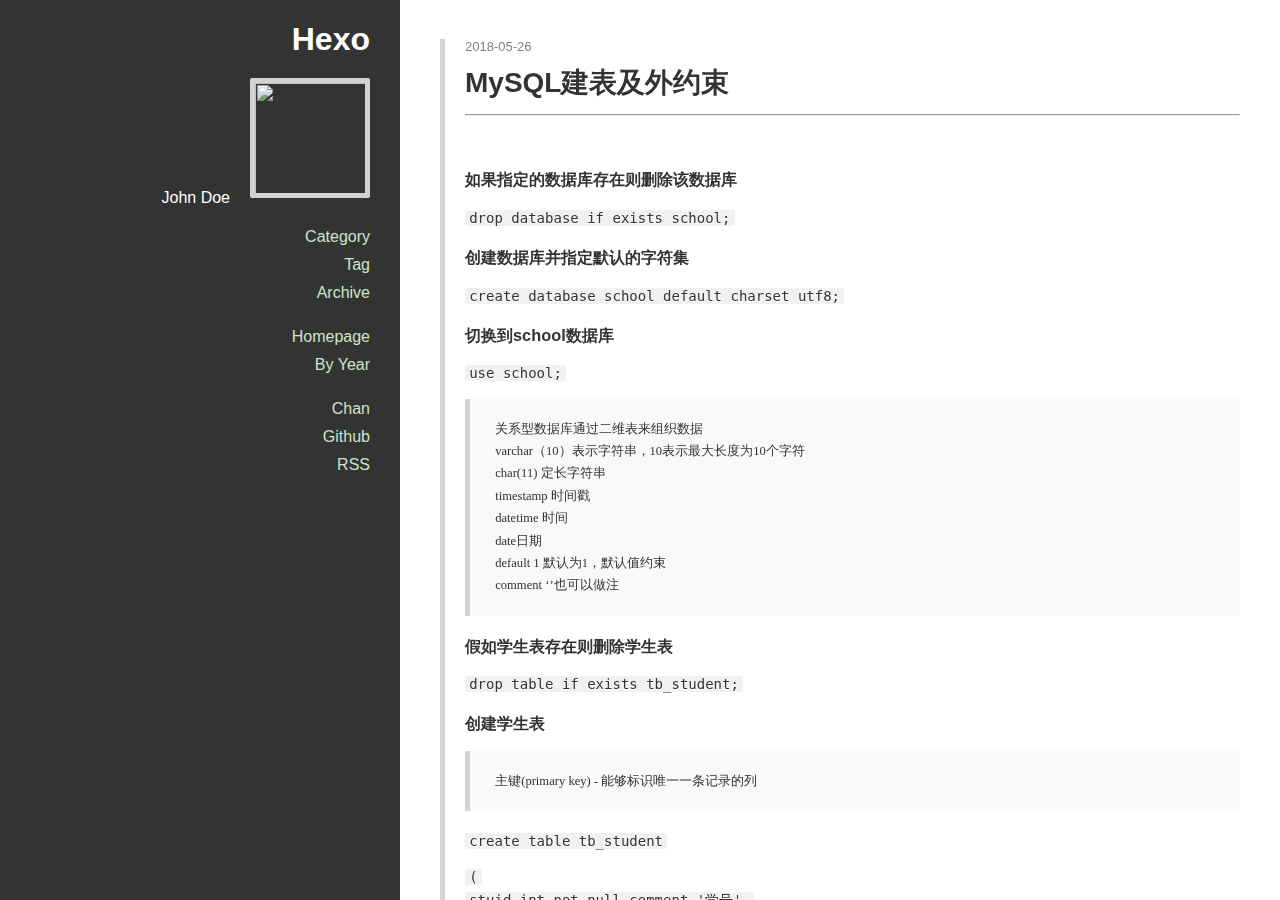
==== index.html @ e697c4fb "Site updated: 2018-05-26 14:20:52" ====
<!DOCTYPE html>
<html>
<head>
  <meta charset="utf-8">
<meta name="viewport" content="width=device-width, initial-scale=1, maximum-scale=1">



<title>
  
    Hexo
  
</title>

<meta property="og:type" content="website">
<meta property="og:title" content="Hexo">
<meta property="og:url" content="http://yoursite.com/index.html">
<meta property="og:site_name" content="Hexo">
<meta property="og:locale" content="zh-Hans">
<meta name="twitter:card" content="summary">
<meta name="twitter:title" content="Hexo">


  <link rel="alternative" href="/atom.xml" title="Hexo" type="application/atom+xml">



  <link rel="icon" href="/favicon.png">


<link rel="stylesheet" href="/perfect-scrollbar/css/perfect-scrollbar.min.css">
<link rel="stylesheet" href="/styles/main.css">






</head>
<body
  
    class="monochrome"
  
  >
  <div class="mobile-header">
  <button class="sidebar-toggle" type="button">
    <span class="icon-bar"></span>
    <span class="icon-bar"></span>
    <span class="icon-bar"></span>
  </button>
  <a class="title" href="/">Hexo</a>
</div>

  <div class="main-container">
    <div class="sidebar">
  <div class="header">
    <h1 class="title"><a href="/">Hexo</a></h1>
    
    <div class="info">
      <div class="content">
        
        
          <div class="author">John Doe</div>
        
      </div>
      
        <div class="avatar">
          
            <a href="/about"><img src="https://cn.gravatar.com/avatar/35fef74d731255cd569c2c2b0b9e87e4?s=200"></a>
          
        </div>
      
    </div>
  </div>
  <div class="body">
    
      
        <ul class="nav">
          
            
              <li class="category-list-container">
                <a href="javascript:;">Category</a>
                
              </li>
            
          
            
              <li class="tag-list-container">
                <a href="javascript:;">Tag</a>
                
              </li>
            
          
            
              <li class="archive-list-container">
                <a href="javascript:;">Archive</a>
                <ul class="archive-list"><li class="archive-list-item"><a class="archive-list-link" href="/archives/2018/">2018</a><span class="archive-list-count">2</span></li></ul>
              </li>
            
          
        </ul>
      
        <ul class="nav">
          
            
              <li>
                <a href="/" title="Homepage">Homepage</a>
              </li>
            
          
            
              <li>
                <a href="/archives" title="By Year">By Year</a>
              </li>
            
          
        </ul>
      
        <ul class="nav">
          
            
              <li>
                <a href="https://github.com/denjones/hexo-theme-chan" title="Chan" target="_blank" rel="noopener">Chan</a>
              </li>
            
          
            
              <li>
                <a href="https://github.com/denjones" title="Github" target="_blank" rel="noopener">Github</a>
              </li>
            
          
            
              <li>
                <a href="/atom.xml" title="RSS">RSS</a>
              </li>
            
          
        </ul>
      
    
  </div>
</div>

    <div class="main-content">
      
        <div style="max-width: 1000px">
      
          

  
  
    <div class="post-list">
  

    <div class="post-list-item article">
      <h3 class="article-header">
        <a href="/2018/05/26/first/" >
  
</a>

      </h3>
      

      <div class="article-info">
        <a href="/2018/05/26/first/"><span class="article-date">
  2018-05-26
</span>
</a>
        

        

      </div>
      <div class="article-entry">
        
          <h1 id="MySQL建表及外约束"><a href="#MySQL建表及外约束" class="headerlink" title="MySQL建表及外约束"></a>MySQL建表及外约束</h1><hr>
<p>​    </p>
<h3 id="如果指定的数据库存在则删除该数据库"><a href="#如果指定的数据库存在则删除该数据库" class="headerlink" title="如果指定的数据库存在则删除该数据库"></a>如果指定的数据库存在则删除该数据库</h3><p><code>drop database if exists school;</code></p>
<h3 id="创建数据库并指定默认的字符集"><a href="#创建数据库并指定默认的字符集" class="headerlink" title="创建数据库并指定默认的字符集"></a>创建数据库并指定默认的字符集</h3><p><code>create database school default charset utf8;</code></p>
<h3 id="切换到school数据库"><a href="#切换到school数据库" class="headerlink" title="切换到school数据库"></a>切换到school数据库</h3><p><code>use school;</code></p>
<blockquote>
<p>关系型数据库通过二维表来组织数据<br>varchar（10）表示字符串，10表示最大长度为10个字符<br>char(11) 定长字符串<br>timestamp 时间戳<br>datetime 时间<br>date日期<br>default 1  默认为1，默认值约束<br>comment ‘’也可以做注</p>
</blockquote>
<h3 id="假如学生表存在则删除学生表"><a href="#假如学生表存在则删除学生表" class="headerlink" title="假如学生表存在则删除学生表"></a>假如学生表存在则删除学生表</h3><p><code>drop table if exists tb_student;</code></p>
<h3 id="创建学生表"><a href="#创建学生表" class="headerlink" title="创建学生表"></a>创建学生表</h3><blockquote>
<p>主键(primary key) - 能够标识唯一一条记录的列</p>
</blockquote>
<p><code>create table tb_student</code></p>
<p><code>(</code><br><code>stuid int not null comment &#39;学号&#39;,</code><br><code>sname varchar(10) not null comment &#39;姓名&#39;,</code><br><code>ssex bit default 1 comment &#39;性别&#39;,</code><br><code>stel char(11) comment &#39;联系电话&#39;,</code><br><code>sbirth date comment &#39;出生日期&#39;,</code><br><code>primary key (stuid)</code><br><code>);</code></p>
<h3 id="修改学生表"><a href="#修改学生表" class="headerlink" title="修改学生表"></a>修改学生表</h3><p><code>alter table tb_student add column saddr varchar(100);</code><br><code>alter table tb_student drop column stel;</code></p>
<h3 id="插入学生记录"><a href="#插入学生记录" class="headerlink" title="插入学生记录"></a>插入学生记录</h3><p><code>insert into tb_student values (1001, &#39;王大锤&#39;, 1, &#39;1990-2-12&#39;, &#39;四川成都&#39;);</code><br><code>insert into tb_student (sname, stuid) values (&#39;骆昊&#39;, 1002);</code><br><code>insert into tb_student (stuid, sname, ssex) values (1003, &#39;李飘飘&#39;, 0);</code><br><code>insert into tb_student values</code><br><code>(1004, &#39;张三丰&#39;, 1, &#39;1940-12-3&#39;, &#39;湖北武汉&#39;),</code><br><code>(1005, &#39;黄蓉&#39;, 0, &#39;1975-3-25&#39;, &#39;山东东营&#39;),</code><br><code>(1006, &#39;杨过&#39;, 1, &#39;1987-1-19&#39;, &#39;湖南长沙&#39;);</code></p>
<h3 id="删除数据"><a href="#删除数据" class="headerlink" title="删除数据"></a>删除数据</h3><p><code>delete from tb_student where stuid=1003;</code></p>
<p>###更新数据</p>
<blockquote>
<p>通常情况下更新或删除单条数据都是以ID字段(主键)作为条件</p>
</blockquote>
<p><code>update tb_student set sbirth=&#39;1980-11-28&#39;, saddr=&#39;四川德阳&#39;</code><br><code>where sname=&#39;小明&#39;;</code><br>update tb_student set saddr=’四川绵阳’<br><code>where stuid=1004 or stuid=1005 or stuid=1006;</code><br>update tb_student set saddr=’四川绵阳’<br><code>where stuid in (1004, 1005, 1006);</code></p>
<h3 id="创建课程表-课程编号-课程名称-学分"><a href="#创建课程表-课程编号-课程名称-学分" class="headerlink" title="创建课程表(课程编号/课程名称/学分)"></a>创建课程表(课程编号/课程名称/学分)</h3><p><code>create table tb_course
(
courseid int not null,
cname varchar(20) not null,
ccredit int not null,
primary key (courseid)
);</code></p>
<h3 id="添加课程表数据"><a href="#添加课程表数据" class="headerlink" title="添加课程表数据"></a>添加课程表数据</h3><p><code>insert into tb_course (courseid, cname, ccredit) values` 
`(1111, &#39;Python程序设计&#39;, 4),`
`(2222, &#39;HTML程序设计&#39;, 2),`
`(3333, &#39;Linux操作系统&#39;, 1),`
`(4444, &#39;数据库基础&#39;, 1);</code></p>
<h3 id="创建人表格"><a href="#创建人表格" class="headerlink" title="创建人表格"></a>创建人表格</h3><p><code>create table tb_person
(
personid int not null auto_increment,
pname varchar(20) not null,
pbirth date,
primary key (personid)
);</code></p>
<h3 id="创建人的属性-id-表格"><a href="#创建人的属性-id-表格" class="headerlink" title="创建人的属性(id)表格"></a>创建人的属性(id)表格</h3><p><code>create table tb_idcard
(
cardid char(18) not null,
cpolice varchar(20) not null,
cexpire date not null,
pid int not null,
primary key (cardid)
);</code></p>
<p>###外键约束<br><code>alter table tb_idcard add constraint fk_idcard_pid
foreign key (pid) references tb_person (personid);</code></p>
<h3 id="唯一性约束"><a href="#唯一性约束" class="headerlink" title="唯一性约束"></a>唯一性约束</h3><p><code>alter table tb_idcard add constraint uk_idcard_pid 
unique (pid);</code></p>
<h3 id="插入人表格内容"><a href="#插入人表格内容" class="headerlink" title="插入人表格内容"></a>插入人表格内容</h3><p><code>insert into tb_person (pname, pbirth) values 
(&#39;小明&#39;, &#39;1980-11-28&#39;),
(&#39;王大锤&#39;, &#39;1990-01-01&#39;);</code></p>
<h3 id="插入人的属性表格内容"><a href="#插入人的属性表格内容" class="headerlink" title="插入人的属性表格内容"></a>插入人的属性表格内容</h3><p><code>insert into tb_idcard values 
(&#39;510622198011288899&#39;, &#39;成都金牛区公安局&#39;, &#39;2030-01-10&#39;, 1),
(&#39;110220199001019876&#39;, &#39;北京朝阳区公安局&#39;, &#39;2022-05-12&#39;, 2);</code></p>
<h3 id="创建人和人属性表格的关联性表格"><a href="#创建人和人属性表格的关联性表格" class="headerlink" title="创建人和人属性表格的关联性表格"></a>创建人和人属性表格的关联性表格</h3><p><code>create table tb_account
(
accid char(16) not null,
balance decimal(16,2) default 0.0,
pid int not null,
primary key (accid)
);</code></p>
<h3 id="添加外键约束"><a href="#添加外键约束" class="headerlink" title="添加外键约束"></a>添加外键约束</h3><p><code>alter table tb_account add constraint fk_account_pid 
foreign key (pid) references tb_person (personid);</code></p>
<h3 id="在第三方表格插入内容"><a href="#在第三方表格插入内容" class="headerlink" title="在第三方表格插入内容"></a>在第三方表格插入内容</h3><p><code>insert into tb_account values 
(&#39;1111222233334444&#39;, 99999.99, 1),
(&#39;4444333322221111&#39;, 100.0, 1);</code></p>
<p><code>insert into tb_account values 
(&#39;1111222233335555&#39;, 99.99, 2),
(&#39;4444333322221234&#39;, -100.0, 2),
(&#39;4444333322224321&#39;, -200.0, 2);</code></p>
<blockquote>
<p>复合主键(多个列合在一起作为主键)<br> 实际开发中一般都不用复合主键因为可能导致各种麻烦</p>
</blockquote>
<p><code>create table tb_sc
(
scid int not null auto_increment,
sid int not null,
cid int not null,
score float,
primary key (scid)
);</code></p>
<p><code>alter table tb_sc add constraint fk_sc_sid 
foreign key (sid) references tb_student (stuid);</code></p>
<p><code>alter table tb_sc add constraint fk_sc_cid 
foreign key (cid) references tb_course (courseid);</code></p>
<p><code>insert into tb_sc (sid, cid, score) values 
(1001, 1111, 90),
(1001, 2222, 80),
(1002, 1111, 60),
(1002, 3333, 95),
(1002, 4444, 78),
(1005, 3333, 63);</code></p>
<h2 id="例子1-丈夫和妻子-一对一"><a href="#例子1-丈夫和妻子-一对一" class="headerlink" title="例子1: 丈夫和妻子 一对一"></a>例子1: 丈夫和妻子 一对一</h2><h3 id="创建丈夫表格"><a href="#创建丈夫表格" class="headerlink" title="创建丈夫表格"></a>创建丈夫表格</h3><p><code>create table tb_husband
(
husid int not null auto_increment,
hname varchar(20) not null,
wifeid int,
primary key (husid)
);</code></p>
<h3 id="创建妻子表格"><a href="#创建妻子表格" class="headerlink" title="创建妻子表格"></a>创建妻子表格</h3><p><code>create table tb_wife
(
wifeid int not null auto_increment,
wname varchar(20) not null,
primary key (wifeid)
);</code></p>
<h3 id="添加丈夫与妻子的外键约束"><a href="#添加丈夫与妻子的外键约束" class="headerlink" title="添加丈夫与妻子的外键约束"></a>添加丈夫与妻子的外键约束</h3><p><code>alter table tb_husband add constraint fk_husband_wifeid 
foreign key (wifeid) references tb_wife (wifeid);</code></p>
<h3 id="添加丈夫与妻子的唯一约束"><a href="#添加丈夫与妻子的唯一约束" class="headerlink" title="添加丈夫与妻子的唯一约束"></a>添加丈夫与妻子的唯一约束</h3><p><code>alter table tb_husband add constraint uk_husband_wifeid 
unique (wifeid);</code></p>
<h3 id="参照完整性"><a href="#参照完整性" class="headerlink" title="参照完整性"></a>参照完整性</h3><p><code>insert into tb_husband (hname) values (&#39;王大锤&#39;);
insert into tb_husband (hname) values (&#39;郭靖&#39;);
insert into tb_wife (wname) values (&#39;柳岩&#39;);
update tb_husband set wifeid=1 where husid=1;</code></p>
<h2 id="例子2-用户和订单-一对多"><a href="#例子2-用户和订单-一对多" class="headerlink" title="例子2: 用户和订单 一对多"></a>例子2: 用户和订单 一对多</h2><h3 id="创建用户表格"><a href="#创建用户表格" class="headerlink" title="创建用户表格"></a>创建用户表格</h3><p><code>create table tb_user
(
username varchar(20) not null,
userpass varchar(20) not null,
nickname varchar(50) not null,
email varchar(255),
primary key (username)
);</code></p>
<h3 id="创建订单表格"><a href="#创建订单表格" class="headerlink" title="创建订单表格"></a>创建订单表格</h3><p><code>create table tb_order
(
orderid char(12) not null,
makedate datetime not null,
userid varchar(20) not null,
primary key (orderid)
);</code></p>
<h3 id="添加用户和订单的外键约束"><a href="#添加用户和订单的外键约束" class="headerlink" title="添加用户和订单的外键约束"></a>添加用户和订单的外键约束</h3><p><code>alter table tb_order add constraint fk_order_userid 
foreign key (userid) references tb_user (username) on delete restrict;</code></p>
<blockquote>
<p>on delete set null<br> on update cascade</p>
</blockquote>
<h3 id="添加用户表格内容"><a href="#添加用户表格内容" class="headerlink" title="添加用户表格内容"></a>添加用户表格内容</h3><p><code>insert into tb_user (username, userpass, nickname) values 
(&#39;jackfrued&#39;, &#39;123123&#39;, &#39;骆昊&#39;),
(&#39;hellokitty&#39;, &#39;123456&#39;, &#39;王大锤&#39;);
insert into tb_order values 
(&#39;112233445566&#39;, now(), &#39;jackfrued&#39;),
(&#39;112233445567&#39;, now(), &#39;jackfrued&#39;),
(&#39;223344556677&#39;, now(), &#39;hellokitty&#39;);</code></p>
<h2 id="例子3-读者和图书-多对多"><a href="#例子3-读者和图书-多对多" class="headerlink" title="例子3: 读者和图书 多对多"></a>例子3: 读者和图书 多对多</h2><h3 id="创建读者表格"><a href="#创建读者表格" class="headerlink" title="创建读者表格"></a>创建读者表格</h3><p><code>create table tb_reader
(
readerid int not null,
rname varchar(20) not null,
rtel char(11) not null,
remail varchar(255)
);</code></p>
<h3 id="添加读者的主键"><a href="#添加读者的主键" class="headerlink" title="添加读者的主键"></a>添加读者的主键</h3><p><code>alter table tb_reader add constraint pk_reader_readerid 
primary key (readerid);</code></p>
<h3 id="创建查询图书的表格"><a href="#创建查询图书的表格" class="headerlink" title="创建查询图书的表格"></a>创建查询图书的表格</h3><p><code>create table tb_record
(
recid int not null auto_increment,
rid int not null,
bid int not null,
borrowdate datetime not null,
returndate datetime,
primary key (recid)
);</code></p>
<h3 id="将两个表格作外键约束"><a href="#将两个表格作外键约束" class="headerlink" title="将两个表格作外键约束"></a>将两个表格作外键约束</h3><p><code>alter table tb_record add constraint fk_record_rid 
foreign key (rid) references tb_reader (readerid);</code></p>
<h3 id="外键约束-保证参照完整性"><a href="#外键约束-保证参照完整性" class="headerlink" title="外键约束:  保证参照完整性"></a>外键约束:  保证参照完整性</h3><p><code>alter table tb_record add constraint fk_record_bid 
foreign key (bid) references tb_book (bookid);</code></p>
<h3 id="检查约束-保证数据的有效性-域完整性"><a href="#检查约束-保证数据的有效性-域完整性" class="headerlink" title="检查约束: 保证数据的有效性(域完整性)"></a>检查约束: 保证数据的有效性(域完整性)</h3><p><code>alter table tb_record add constraint ck_record_returndate 
check (returndate &gt; borrowdate);</code></p>

        
      </div>
    </div>

  
    </div>
  

  
  
    <div class="post-list">
  

    <div class="post-list-item article">
      <h3 class="article-header">
        <a href="/2018/05/25/hello-world/" >
  Hello World
</a>

      </h3>
      

      <div class="article-info">
        <a href="/2018/05/25/hello-world/"><span class="article-date">
  2018-05-25
</span>
</a>
        

        

      </div>
      <div class="article-entry">
        
          <p>Welcome to <a href="https://hexo.io/" target="_blank" rel="noopener">Hexo</a>! This is your very first post. Check <a href="https://hexo.io/docs/" target="_blank" rel="noopener">documentation</a> for more info. If you get any problems when using Hexo, you can find the answer in <a href="https://hexo.io/docs/troubleshooting.html" target="_blank" rel="noopener">troubleshooting</a> or you can ask me on <a href="https://github.com/hexojs/hexo/issues" target="_blank" rel="noopener">GitHub</a>.</p>
<h2 id="Quick-Sta"><a href="#Quick-Sta" class="headerlink" title="Quick Sta"></a>Quick Sta</h2><h3 id="Create-a-new"><a href="#Create-a-new" class="headerlink" title="Create a new"></a>Create a new</h3><figure class="highlight bash"><table><tr><td class="gutter"><pre><span class="line">1</span><br></pre></td><td class="code"><pre><span class="line">$ hexo new <span class="string">"My New Post"</span></span><br></pre></td></tr></table></figure>
<p>More info: <a href="https://hexo.io/docs/writing.html" target="_blank" rel="noopener">Writing</a></p>
<h3 id="Run-server"><a href="#Run-server" class="headerlink" title="Run server"></a>Run server</h3><figure class="highlight bash"><table><tr><td class="gutter"><pre><span class="line">1</span><br></pre></td><td class="code"><pre><span class="line">$ hexo server</span><br></pre></td></tr></table></figure>
<p>More info: <a href="https://hexo.io/docs/server.html" target="_blank" rel="noopener">Server</a></p>
<h3 id="Generate-static-files"><a href="#Generate-static-files" class="headerlink" title="Generate static files"></a>Generate static files</h3><figure class="highlight bash"><table><tr><td class="gutter"><pre><span class="line">1</span><br></pre></td><td class="code"><pre><span class="line">$ hexo generate</span><br></pre></td></tr></table></figure>
<p>More info: <a href="https://hexo.io/docs/generating.html" target="_blank" rel="noopener">Generating</a></p>
<h3 id="Deploy-to-remote-sites"><a href="#Deploy-to-remote-sites" class="headerlink" title="Deploy to remote sites"></a>Deploy to remote sites</h3><figure class="highlight bash"><table><tr><td class="gutter"><pre><span class="line">1</span><br></pre></td><td class="code"><pre><span class="line">$ hexo deploy</span><br></pre></td></tr></table></figure>
<p>More info: <a href="https://hexo.io/docs/deployment.html" target="_blank" rel="noopener">Deployment</a></p>

        
      </div>
    </div>

  
    </div>
  






          <div class="main-footer">
  
    © 2018 Hexo - Powered by <a href="http://hexo.io" target="_blank">Hexo</a> - Theme <a href="https://github.com/denjones/hexo-theme-chan" target="_blank">Chan</a>
  
</div>

      
        </div>
      
    </div>
  </div>
  <script src="//apps.bdimg.com/libs/jquery/2.1.4/jquery.min.js"></script>

  <link rel="stylesheet" href="/PhotoSwipe/photoswipe.css">
  <link rel="stylesheet" href="/PhotoSwipe/default-skin/default-skin.css">

  <!-- Root element of PhotoSwipe. Must have class pswp. -->
  <div class="pswp" tabindex="-1" role="dialog" aria-hidden="true">

    <!-- Background of PhotoSwipe.
             It's a separate element as animating opacity is faster than rgba(). -->
    <div class="pswp__bg"></div>

    <!-- Slides wrapper with overflow:hidden. -->
    <div class="pswp__scroll-wrap">

      <!-- Container that holds slides.
                PhotoSwipe keeps only 3 of them in the DOM to save memory.
                Don't modify these 3 pswp__item elements, data is added later on. -->
      <div class="pswp__container">
        <div class="pswp__item"></div>
        <div class="pswp__item"></div>
        <div class="pswp__item"></div>
      </div>

      <!-- Default (PhotoSwipeUI_Default) interface on top of sliding area. Can be changed. -->
      <div class="pswp__ui pswp__ui--hidden">

        <div class="pswp__top-bar">

          <!--  Controls are self-explanatory. Order can be changed. -->

          <div class="pswp__counter"></div>

          <button class="pswp__button pswp__button--close" title="Close (Esc)"></button>

          <button class="pswp__button pswp__button--share" title="Share"></button>

          <button class="pswp__button pswp__button--fs" title="Toggle fullscreen"></button>

          <button class="pswp__button pswp__button--zoom" title="Zoom in/out"></button>

          <!-- Preloader demo http://codepen.io/dimsemenov/pen/yyBWoR -->
          <!-- element will get class pswp__preloader--active when preloader is running -->
          <div class="pswp__preloader">
            <div class="pswp__preloader__icn">
              <div class="pswp__preloader__cut">
                <div class="pswp__preloader__donut"></div>
              </div>
            </div>
          </div>
        </div>

        <div class="pswp__share-modal pswp__share-modal--hidden pswp__single-tap">
          <div class="pswp__share-tooltip"></div>
        </div>

        <button class="pswp__button pswp__button--arrow--left" title="Previous (arrow left)"></button>

        <button class="pswp__button pswp__button--arrow--right" title="Next (arrow right)"></button>

        <div class="pswp__caption">
          <div class="pswp__caption__center"></div>
        </div>
      </div>
    </div>
  </div>

  <script src="/PhotoSwipe/photoswipe.js"></script>
  <script src="/PhotoSwipe/photoswipe-ui-default.js"></script>


<script src="/perfect-scrollbar/js/min/perfect-scrollbar.min.js"></script>
<script src="/scripts/main.js"></script>

</body>
</html>
---- styles/main.css ----
/* normalize.css v3.0.3 | MIT License | github.com/necolas/normalize.css */
html {
  font-family: sans-serif; /* 1 */
  -ms-text-size-adjust: 100%; /* 2 */
  -webkit-text-size-adjust: 100%; /* 2 */
}
body {
  margin: 0;
}
article,
aside,
details,
figcaption,
figure,
footer,
header,
hgroup,
main,
menu,
nav,
section,
summary {
  display: block;
}
audio,
canvas,
progress,
video {
  display: inline-block; /* 1 */
  vertical-align: baseline; /* 2 */
}
audio:not([controls]) {
  display: none;
  height: 0;
}
[hidden],
template {
  display: none;
}
a {
  background-color: transparent;
}
a:active,
a:hover {
  outline: 0;
}
abbr[title] {
  border-bottom: 1px dotted;
}
b,
strong {
  font-weight: bold;
}
dfn {
  font-style: italic;
}
h1 {
  font-size: 2em;
  margin: 0.67em 0;
}
mark {
  background: #ff0;
  color: #000;
}
small {
  font-size: 80%;
}
sub,
sup {
  font-size: 75%;
  line-height: 0;
  position: relative;
  vertical-align: baseline;
}
sup {
  top: -0.5em;
}
sub {
  bottom: -0.25em;
}
img {
  border: 0;
}
svg:not(:root) {
  overflow: hidden;
}
figure {
  margin: 1em 40px;
}
hr {
  box-sizing: content-box;
  height: 0;
}
pre {
  overflow: auto;
}
code,
kbd,
pre,
samp {
  font-family: monospace, monospace;
  font-size: 1em;
}
button,
input,
optgroup,
select,
textarea {
  color: inherit; /* 1 */
  font: inherit; /* 2 */
  margin: 0; /* 3 */
}
button {
  overflow: visible;
}
button,
select {
  text-transform: none;
}
button,
html input[type="button"],
input[type="reset"],
input[type="submit"] {
  -webkit-appearance: button; /* 2 */
  cursor: pointer; /* 3 */
}
button[disabled],
html input[disabled] {
  cursor: default;
}
button::-moz-focus-inner,
input::-moz-focus-inner {
  border: 0;
  padding: 0;
}
input {
  line-height: normal;
}
input[type="checkbox"],
input[type="radio"] {
  box-sizing: border-box; /* 1 */
  padding: 0; /* 2 */
}
input[type="number"]::-webkit-inner-spin-button,
input[type="number"]::-webkit-outer-spin-button {
  height: auto;
}
input[type="search"] {
  -webkit-appearance: textfield; /* 1 */
  box-sizing: content-box; /* 2 */
}
input[type="search"]::-webkit-search-cancel-button,
input[type="search"]::-webkit-search-decoration {
  -webkit-appearance: none;
}
fieldset {
  border: 1px solid #c0c0c0;
  margin: 0 2px;
  padding: 0.35em 0.625em 0.75em;
}
legend {
  border: 0; /* 1 */
  padding: 0; /* 2 */
}
textarea {
  overflow: auto;
}
optgroup {
  font-weight: bold;
}
table {
  border-collapse: collapse;
  border-spacing: 0;
}
td,
th {
  padding: 0;
}
* {
  box-sizing: border-box;
}
a {
  color: #19734b;
  text-decoration: none;
  transition-duration: 0.2s;
  transition-timing-function: ease-in-out;
}
a:hover {
  color: #2ca831;
}
html,
body {
  position: absolute;
  width: 100%;
  height: 100%;
  font-family: "微软雅黑", "黑体", "Helvetica Neue", Helvetica, Arial, sans-serif;
  color: #333;
}
.main-container {
  position: absolute;
  top: 0;
  bottom: 0;
  left: 0;
  right: 0;
  width: 100%;
  height: 100%;
}
.main-content {
  position: absolute;
  top: 0;
  right: 0;
  left: 400px;
  bottom: 0;
  height: 100%;
  padding: 20px 40px 0;
  overflow: auto;
  word-wrap: break-word;
}
.main-footer {
  padding: 20px 0;
}
@media screen and (max-width: 768px) {
  .main-container {
    top: 45px;
    left: 0px;
    bottom: 0;
    height: auto;
  }
  .main-content {
    left: 0;
    bottom: 0;
    height: auto;
    padding: 10px 10px;
  }
}
.main-footer {
  font-size: 13px;
  color: #808080;
}
.sidebar {
  position: absolute;
  top: 0;
  left: 0;
  bottom: 0;
  width: 400px;
  height: 100%;
  overflow: hidden;
  background-color: #333;
  color: #fff;
  text-align: right;
}
.sidebar .header {
  padding-right: 30px;
}
.sidebar .title {
  margin-bottom: 0px;
}
.sidebar .title a {
  color: #fff;
}
.sidebar .title a:hover {
  color: #cfe3cb;
}
.sidebar .subtitle {
  font-size: 14px;
  margin-top: 5px;
  margin-bottom: 10px;
}
.sidebar .info {
  display: table;
  width: 100%;
  margin-top: 20px;
}
.sidebar .info > * {
  display: table-cell;
  vertical-align: bottom;
}
.sidebar .info .content {
  padding-left: 10px;
}
.sidebar .author {
  margin-top: 0.5em;
}
.sidebar .description {
  font-size: 14px;
}
.sidebar .avatar {
  width: 140px;
}
.sidebar .avatar img {
  width: 120px;
  height: 120px;
  border: 5px solid #d3d3d3;
  border-radius: 2px;
}
.sidebar .nav {
  padding-left: 0;
}
.sidebar .nav > li {
  list-style: square;
  margin-left: 0;
}
.sidebar .nav > li > a {
  display: block;
  padding: 5px 25px;
  color: #cfe3cb;
  border-right: 5px solid transparent;
}
.sidebar .nav > li > a:hover {
  background-color: #808080;
  color: #fff;
  border-right: 5px solid #d3d3d3;
}
.sidebar .category-list,
.sidebar .tag-list,
.sidebar .archive-list {
  padding-right: 30px;
  padding-left: 0;
  display: none;
}
.sidebar .category-list.collapsed,
.sidebar .tag-list.collapsed,
.sidebar .archive-list.collapsed {
  height: 0;
  overflow: hidden;
}
.sidebar .category-list .category-list-item,
.sidebar .tag-list .category-list-item,
.sidebar .archive-list .category-list-item,
.sidebar .category-list .tag-list-item,
.sidebar .tag-list .tag-list-item,
.sidebar .archive-list .tag-list-item,
.sidebar .category-list .archive-list-item,
.sidebar .tag-list .archive-list-item,
.sidebar .archive-list .archive-list-item {
  vertical-align: top;
  display: inline-block;
  width: 45%;
  font-size: 13px;
}
.sidebar .category-list .category-list-item a,
.sidebar .tag-list .category-list-item a,
.sidebar .archive-list .category-list-item a,
.sidebar .category-list .tag-list-item a,
.sidebar .tag-list .tag-list-item a,
.sidebar .archive-list .tag-list-item a,
.sidebar .category-list .archive-list-item a,
.sidebar .tag-list .archive-list-item a,
.sidebar .archive-list .archive-list-item a {
  width: 80%;
  display: inline-block;
  color: #86a87f;
}
.sidebar .category-list .category-list-item a:hover,
.sidebar .tag-list .category-list-item a:hover,
.sidebar .archive-list .category-list-item a:hover,
.sidebar .category-list .tag-list-item a:hover,
.sidebar .tag-list .tag-list-item a:hover,
.sidebar .archive-list .tag-list-item a:hover,
.sidebar .category-list .archive-list-item a:hover,
.sidebar .tag-list .archive-list-item a:hover,
.sidebar .archive-list .archive-list-item a:hover {
  color: #fff;
}
.sidebar .category-list .category-list-item .tag-list-count,
.sidebar .tag-list .category-list-item .tag-list-count,
.sidebar .archive-list .category-list-item .tag-list-count,
.sidebar .category-list .tag-list-item .tag-list-count,
.sidebar .tag-list .tag-list-item .tag-list-count,
.sidebar .archive-list .tag-list-item .tag-list-count,
.sidebar .category-list .archive-list-item .tag-list-count,
.sidebar .tag-list .archive-list-item .tag-list-count,
.sidebar .archive-list .archive-list-item .tag-list-count,
.sidebar .category-list .category-list-item .category-list-count,
.sidebar .tag-list .category-list-item .category-list-count,
.sidebar .archive-list .category-list-item .category-list-count,
.sidebar .category-list .tag-list-item .category-list-count,
.sidebar .tag-list .tag-list-item .category-list-count,
.sidebar .archive-list .tag-list-item .category-list-count,
.sidebar .category-list .archive-list-item .category-list-count,
.sidebar .tag-list .archive-list-item .category-list-count,
.sidebar .archive-list .archive-list-item .category-list-count,
.sidebar .category-list .category-list-item .archive-list-count,
.sidebar .tag-list .category-list-item .archive-list-count,
.sidebar .archive-list .category-list-item .archive-list-count,
.sidebar .category-list .tag-list-item .archive-list-count,
.sidebar .tag-list .tag-list-item .archive-list-count,
.sidebar .archive-list .tag-list-item .archive-list-count,
.sidebar .category-list .archive-list-item .archive-list-count,
.sidebar .tag-list .archive-list-item .archive-list-count,
.sidebar .archive-list .archive-list-item .archive-list-count {
  display: inline-block;
  width: 20%;
  font-size: 12px;
  color: #838383;
  vertical-align: top;
}
@media screen and (max-width: 768px) {
  .sidebar {
    left: -400px;
    width: 300px;
    max-width: 100%;
    z-index: 9999999;
    transition-duration: 0.3s;
  }
  .sidebar.in {
    left: 0;
  }
  .sidebar .header {
    padding-right: 15px;
  }
  .sidebar .title {
    display: none;
  }
  .sidebar .nav > li > a {
    padding: 5px 10px;
  }
}
.article .article-header {
  margin-bottom: 10px;
}
.article .article-header a {
  color: #30634c;
}
.article .article-header a:hover {
  color: #388151;
}
.article .article-info {
  font-size: 14px;
  color: #808080;
  margin-bottom: 1em;
}
.article .article-info .article-date {
  margin-right: 0.5em;
  color: #808080;
}
.article .article-info .article-tag ul,
.article .article-info .article-category ul {
  display: inline;
  padding: 0;
  margin: 0 -1px;
}
.article .article-info .article-tag li,
.article .article-info .article-category li {
  display: inline;
  padding: 0;
}
.article .article-info .article-tag a,
.article .article-info .article-category a {
  margin: 0 3px;
}
.article .article-info .article-tag .article-tag-list-item a,
.article .article-info .article-category .article-tag-list-item a {
  color: #808080;
}
.article .article-info .article-tag .article-tag-list-item a:hover,
.article .article-info .article-category .article-tag-list-item a:hover {
  color: #2ca831;
}
.article .article-entry {
  font-size: 16px;
  line-height: 1.6em;
  text-align: justify;
}
.article .article-entry code {
  background-color: #f1f1f1;
  border-radius: 2px;
}
.article .article-entry blockquote {
  background: #f9f9f9;
  border-left: 5px solid #d3d3d3;
  margin: 0 0 1.5em 0px;
  padding: 0.5em 2em;
  font-family: "宋体", Georgia, "Times New Roman", serif;
  font-size: 0.9em;
}
.article .article-entry blockquote.left {
  float: left;
  margin-right: 1.5em;
}
.article .article-entry blockquote.right {
  float: right;
  margin-left: 1.5em;
}
.article .article-entry blockquote cite {
  margin-left: 0.5em;
}
.article .article-entry > table {
  display: block;
  max-width: 100%;
  overflow-x: auto;
}
.article .article-entry > table thead > tr > th,
.article .article-entry > table tbody > tr > th,
.article .article-entry > table tfoot > tr > th,
.article .article-entry > table thead > tr > td,
.article .article-entry > table tbody > tr > td,
.article .article-entry > table tfoot > tr > td {
  white-space: nowrap;
  padding: 0.4em 0.8em;
  border-bottom: #d3d3d3 solid 1px;
}
.article .article-entry figure.article-gallery-img {
  margin-left: 0;
  margin-right: 0;
}
.article .article-entry figure.article-gallery-img a {
  display: inline-block;
}
.article .article-entry figure.article-gallery-img figcaption {
  display: none;
}
.article img {
  max-width: 100%;
}
.article .article-gallery figure.article-gallery-img {
  margin-left: 0;
  margin-right: 0;
  display: inline-block;
  vertical-align: top;
  overflow: hidden;
  width: 160px;
}
.article .article-gallery figure.article-gallery-img a {
  text-align: center;
  display: block;
  width: 160px;
  height: 160px;
  overflow: hidden;
  background-size: cover;
  background-position: center;
}
.article .article-gallery figure.article-gallery-img a img {
  visibility: hidden;
  max-width: 160px;
  max-height: 160px;
}
.article .article-gallery figure.article-gallery-img figcaption {
  word-wrap: normal;
  word-break: keep-all;
  white-space: nowrap;
  text-overflow: ellipsis;
  overflow: hidden;
}
.article .article-footer {
  margin-top: 30px;
}
.article .article-footer .cc {
  margin-bottom: 20px;
}
.article .article-footer .cc img {
  display: inline-block;
  height: 1em;
  vertical-align: bottom;
}
.article .article-footer .cc span {
  color: #808080;
  font-size: 0.8em;
  margin-left: 0.5em;
  vertical-align: bottom;
}
@media screen and (max-width: 768px) {
  .article .article-entry .highlight,
  .article .article-entry .gist {
    max-width: 100%;
    margin: 0 !important;
  }
  .article .article-gallery {
    margin-bottom: 10px;
  }
  .article .article-gallery figure.article-gallery-img {
    margin-bottom: 0.2em;
    margin-top: 0.2em;
    width: 120px;
  }
  .article .article-gallery figure.article-gallery-img a {
    width: 120px;
    height: 120px;
  }
  .article .article-gallery figure.article-gallery-img a img {
    max-width: 120px;
    max-height: 120px;
  }
  .article .article-gallery figure.article-gallery-img figcaption {
    display: none;
  }
}
.post-list {
  position: relative;
  padding-left: 0;
}
.post-list .post-list-item {
  padding-left: 20px;
  margin-bottom: 40px;
  list-style: none;
  border-left: 5px solid #d3d3d3;
}
.post-list .article-info {
  font-size: 13px;
}
.post-list .article-entry {
  font-size: 14px;
}
@media screen and (max-width: 768px) {
  .post-list .post-list-item {
    padding-left: 8px;
  }
}
@media screen and (min-width: 769px) {
  body.monochrome .main-container .article,
  body.monochrome .main-container .sidebar img {
    -webkit-filter: grayscale(60%);
    -moz-filter: grayscale(60%);
    -ms-filter: grayscale(60%);
    -o-filter: grayscale(60%);
    filter: grayscale(60%);
    transition-duration: 0.4s;
    transition-property: filter, -webkit-filter, -moz-filter, -ms-filter, -o-filter;
  }
  body.monochrome .main-container .article:hover,
  body.monochrome .main-container .sidebar img:hover {
    -webkit-filter: grayscale(0%);
    -moz-filter: grayscale(0%);
    -ms-filter: grayscale(0%);
    -o-filter: grayscale(0%);
    filter: grayscale(0%);
  }
}
.article-entry pre,
.article-entry .highlight {
  background: #fff;
  margin: 0 -20px;
  padding: 15px 20px;
  border-style: solid;
  border-color: #ddd;
  border-width: 1px 0;
  overflow: auto;
  color: #4d4d4c;
  line-height: 22.400000000000002px;
}
.article-entry .highlight .gutter pre,
.article-entry .gist .gist-file .gist-data .line-numbers {
  color: #666;
  font-size: 0.85em;
}
.article-entry pre,
.article-entry code {
  font-family: "新宋", "Source Code Pro", Consolas, Monaco, Menlo, Consolas, monospace;
}
.article-entry code {
  background: color-background;
  text-shadow: 0 1px #fff;
  padding: 0 0.3em;
}
.article-entry pre code {
  background: none;
  text-shadow: none;
  padding: 0;
}
.article-entry .highlight pre {
  border: none;
  margin: 0;
  padding: 0;
}
.article-entry .highlight table {
  margin: 0;
  width: auto;
}
.article-entry .highlight td {
  border: none;
  padding: 0;
}
.article-entry .highlight figcaption {
  font-size: 0.85em;
  color: #8e908c;
  line-height: 1em;
  margin-bottom: 1em;
}
.article-entry .highlight figcaption a {
  float: right;
}
.article-entry .highlight .gutter pre {
  text-align: right;
  padding-right: 20px;
}
.article-entry .highlight .line {
  height: 22.400000000000002px;
}
.article-entry .gist {
  margin: 0 -20px;
  border-style: solid;
  border-color: #ddd;
  border-width: 1px 0;
  background: #fff;
  padding: 15px 20px 15px 0;
}
.article-entry .gist .gist-file {
  border: none;
  font-family: "新宋", "Source Code Pro", Consolas, Monaco, Menlo, Consolas, monospace;
  margin: 0;
}
.article-entry .gist .gist-file .gist-data {
  background: none;
  border: none;
}
.article-entry .gist .gist-file .gist-data .line-numbers {
  background: none;
  border: none;
  padding: 0 20px 0 0;
}
.article-entry .gist .gist-file .gist-data .line-data {
  padding: 0 !important;
}
.article-entry .gist .gist-file .highlight {
  margin: 0;
  padding: 0;
  border: none;
}
.article-entry .gist .gist-file .gist-meta {
  background: #fff;
  color: #8e908c;
  font: 0.85em "微软雅黑", "黑体", "Helvetica Neue", Helvetica, Arial, sans-serif;
  text-shadow: 0 0;
  padding: 0;
  margin-top: 1em;
  margin-left: 20px;
}
.article-entry .gist .gist-file .gist-meta a {
  color: #19734b;
  font-weight: normal;
}
.article-entry .gist .gist-file .gist-meta a:hover {
  text-decoration: underline;
}
pre .comment,
pre .title {
  color: #8e908c;
}
pre .variable,
pre .attribute,
pre .tag,
pre .regexp,
pre .ruby .constant,
pre .xml .tag .title,
pre .xml .pi,
pre .xml .doctype,
pre .html .doctype,
pre .css .id,
pre .css .class,
pre .css .pseudo {
  color: #c82829;
}
pre .number,
pre .preprocessor,
pre .built_in,
pre .literal,
pre .params,
pre .constant {
  color: #f5871f;
}
pre .class,
pre .ruby .class .title,
pre .css .rules .attribute {
  color: #718c00;
}
pre .string,
pre .value,
pre .inheritance,
pre .header,
pre .ruby .symbol,
pre .xml .cdata {
  color: #718c00;
}
pre .css .hexcolor {
  color: #3e999f;
}
pre .function,
pre .python .decorator,
pre .python .title,
pre .ruby .function .title,
pre .ruby .title .keyword,
pre .perl .sub,
pre .javascript .title,
pre .coffeescript .title {
  color: #4271ae;
}
pre .keyword,
pre .javascript .function {
  color: #8959a8;
}
.pagination {
  margin-bottom: 20px;
}
.pagination > * {
  margin: 0 5px;
}
.archives-wrap a.archive-year {
  color: #333;
}
.archives-wrap a.archive-year:hover {
  color: #808080;
}
.mobile-header {
  display: none;
}
@media screen and (max-width: 768px) {
  .mobile-header {
    display: block;
    height: 45px;
    color: #fff;
    text-align: right;
    background-color: #333;
    padding: 5px 10px;
  }
  .mobile-header .title {
    font-size: 32px;
    line-height: 32px;
    vertical-align: middle;
    color: #fff;
  }
  .mobile-header .title:hover {
    color: #cfe3cb;
  }
  .mobile-header .sidebar-toggle {
    position: relative;
    float: left;
    padding: 9px 5px;
    margin-top: 0px;
    margin-right: 15px;
    margin-bottom: 0px;
    background-color: transparent;
    background-image: none;
    border: 1px solid transparent;
    border-radius: 4px;
  }
  .mobile-header .sidebar-toggle:focus {
    outline: 0;
  }
  .mobile-header .sidebar-toggle .icon-bar {
    display: block;
    width: 22px;
    height: 2px;
    border-radius: 1px;
    background-color: #fff;
  }
  .mobile-header .sidebar-toggle .icon-bar+.icon-bar {
    margin-top: 4px;
  }
}
#ds-waiting {
  margin: auto !important;
  margin-top: 50px !important;
}
.jiathis_style_32x32 {
  height: 32px;
  -webkit-filter: grayscale(60%);
  -moz-filter: grayscale(60%);
  -ms-filter: grayscale(60%);
  -o-filter: grayscale(60%);
  filter: grayscale(60%);
  transition-duration: 0.5s;
  transition-property: filter, -webkit-filter, -moz-filter, -ms-filter, -o-filter;
}
.jiathis_style_32x32:hover {
  -webkit-filter: grayscale(0%);
  -moz-filter: grayscale(0%);
  -ms-filter: grayscale(0%);
  -o-filter: grayscale(0%);
  filter: grayscale(0%);
}
.jiathis_style > div {
  border: none !important;
}
.main-content .jiathis_style_32x32 .jtico {
  display: inline-block !important;
}
.jiathis_style .ckepopBottom {
  padding: 5px;
}
---- PhotoSwipe/photoswipe.css ----
/*! PhotoSwipe main CSS by Dmitry Semenov | photoswipe.com | MIT license */
/*
	Styles for basic PhotoSwipe functionality (sliding area, open/close transitions)
*/
/* pswp = photoswipe */
.pswp {
  display: none;
  position: absolute;
  width: 100%;
  height: 100%;
  left: 0;
  top: 0;
  overflow: hidden;
  -ms-touch-action: none;
  touch-action: none;
  z-index: 1500;
  -webkit-text-size-adjust: 100%;
  /* create separate layer, to avoid paint on window.onscroll in webkit/blink */
  -webkit-backface-visibility: hidden;
  outline: none; }
  .pswp * {
    -webkit-box-sizing: border-box;
            box-sizing: border-box; }
  .pswp img {
    max-width: none; }

/* style is added when JS option showHideOpacity is set to true */
.pswp--animate_opacity {
  /* 0.001, because opacity:0 doesn't trigger Paint action, which causes lag at start of transition */
  opacity: 0.001;
  will-change: opacity;
  /* for open/close transition */
  -webkit-transition: opacity 333ms cubic-bezier(0.4, 0, 0.22, 1);
          transition: opacity 333ms cubic-bezier(0.4, 0, 0.22, 1); }

.pswp--open {
  display: block; }

.pswp--zoom-allowed .pswp__img {
  /* autoprefixer: off */
  cursor: -webkit-zoom-in;
  cursor: -moz-zoom-in;
  cursor: zoom-in; }

.pswp--zoomed-in .pswp__img {
  /* autoprefixer: off */
  cursor: -webkit-grab;
  cursor: -moz-grab;
  cursor: grab; }

.pswp--dragging .pswp__img {
  /* autoprefixer: off */
  cursor: -webkit-grabbing;
  cursor: -moz-grabbing;
  cursor: grabbing; }

/*
	Background is added as a separate element.
	As animating opacity is much faster than animating rgba() background-color.
*/
.pswp__bg {
  position: absolute;
  left: 0;
  top: 0;
  width: 100%;
  height: 100%;
  background: #000;
  opacity: 0;
  -webkit-backface-visibility: hidden;
  will-change: opacity; }

.pswp__scroll-wrap {
  position: absolute;
  left: 0;
  top: 0;
  width: 100%;
  height: 100%;
  overflow: hidden; }

.pswp__container,
.pswp__zoom-wrap {
  -ms-touch-action: none;
  touch-action: none;
  position: absolute;
  left: 0;
  right: 0;
  top: 0;
  bottom: 0; }

/* Prevent selection and tap highlights */
.pswp__container,
.pswp__img {
  -webkit-user-select: none;
  -moz-user-select: none;
  -ms-user-select: none;
      user-select: none;
  -webkit-tap-highlight-color: transparent;
  -webkit-touch-callout: none; }

.pswp__zoom-wrap {
  position: absolute;
  width: 100%;
  -webkit-transform-origin: left top;
  -ms-transform-origin: left top;
  transform-origin: left top;
  /* for open/close transition */
  -webkit-transition: -webkit-transform 333ms cubic-bezier(0.4, 0, 0.22, 1);
          transition: transform 333ms cubic-bezier(0.4, 0, 0.22, 1); }

.pswp__bg {
  will-change: opacity;
  /* for open/close transition */
  -webkit-transition: opacity 333ms cubic-bezier(0.4, 0, 0.22, 1);
          transition: opacity 333ms cubic-bezier(0.4, 0, 0.22, 1); }

.pswp--animated-in .pswp__bg,
.pswp--animated-in .pswp__zoom-wrap {
  -webkit-transition: none;
  transition: none; }

.pswp__container,
.pswp__zoom-wrap {
  -webkit-backface-visibility: hidden; }

.pswp__item {
  position: absolute;
  left: 0;
  right: 0;
  top: 0;
  bottom: 0;
  overflow: hidden; }

.pswp__img {
  position: absolute;
  width: auto;
  height: auto;
  top: 0;
  left: 0; }

/*
	stretched thumbnail or div placeholder element (see below)
	style is added to avoid flickering in webkit/blink when layers overlap
*/
.pswp__img--placeholder {
  -webkit-backface-visibility: hidden; }

/*
	div element that matches size of large image
	large image loads on top of it
*/
.pswp__img--placeholder--blank {
  background: #222; }

.pswp--ie .pswp__img {
  width: 100% !important;
  height: auto !important;
  left: 0;
  top: 0; }

/*
	Error message appears when image is not loaded
	(JS option errorMsg controls markup)
*/
.pswp__error-msg {
  position: absolute;
  left: 0;
  top: 50%;
  width: 100%;
  text-align: center;
  font-size: 14px;
  line-height: 16px;
  margin-top: -8px;
  color: #CCC; }

.pswp__error-msg a {
  color: #CCC;
  text-decoration: underline; }
---- PhotoSwipe/default-skin/default-skin.css ----
/*! PhotoSwipe Default UI CSS by Dmitry Semenov | photoswipe.com | MIT license */
/*

	Contents:

	1. Buttons
	2. Share modal and links
	3. Index indicator ("1 of X" counter)
	4. Caption
	5. Loading indicator
	6. Additional styles (root element, top bar, idle state, hidden state, etc.)

*/
/*
	
	1. Buttons

 */
/* <button> css reset */
.pswp__button {
  width: 44px;
  height: 44px;
  position: relative;
  background: none;
  cursor: pointer;
  overflow: visible;
  -webkit-appearance: none;
  display: block;
  border: 0;
  padding: 0;
  margin: 0;
  float: right;
  opacity: 0.75;
  -webkit-transition: opacity 0.2s;
          transition: opacity 0.2s;
  -webkit-box-shadow: none;
          box-shadow: none; }
  .pswp__button:focus,
  .pswp__button:hover {
    opacity: 1; }
  .pswp__button:active {
    outline: none;
    opacity: 0.9; }
  .pswp__button::-moz-focus-inner {
    padding: 0;
    border: 0; }

/* pswp__ui--over-close class it added when mouse is over element that should close gallery */
.pswp__ui--over-close .pswp__button--close {
  opacity: 1; }

.pswp__button,
.pswp__button--arrow--left:before,
.pswp__button--arrow--right:before {
  background: url(default-skin.png) 0 0 no-repeat;
  background-size: 264px 88px;
  width: 44px;
  height: 44px; }

@media (-webkit-min-device-pixel-ratio: 1.1), (-webkit-min-device-pixel-ratio: 1.09375), (min-resolution: 105dpi), (min-resolution: 1.1dppx) {
  /* Serve SVG sprite if browser supports SVG and resolution is more than 105dpi */
  .pswp--svg .pswp__button,
  .pswp--svg .pswp__button--arrow--left:before,
  .pswp--svg .pswp__button--arrow--right:before {
    background-image: url(default-skin.svg); }
  .pswp--svg .pswp__button--arrow--left,
  .pswp--svg .pswp__button--arrow--right {
    background: none; } }

.pswp__button--close {
  background-position: 0 -44px; }

.pswp__button--share {
  background-position: -44px -44px; }

.pswp__button--fs {
  display: none; }

.pswp--supports-fs .pswp__button--fs {
  display: block; }

.pswp--fs .pswp__button--fs {
  background-position: -44px 0; }

.pswp__button--zoom {
  display: none;
  background-position: -88px 0; }

.pswp--zoom-allowed .pswp__button--zoom {
  display: block; }

.pswp--zoomed-in .pswp__button--zoom {
  background-position: -132px 0; }

/* no arrows on touch screens */
.pswp--touch .pswp__button--arrow--left,
.pswp--touch .pswp__button--arrow--right {
  visibility: hidden; }

/*
	Arrow buttons hit area
	(icon is added to :before pseudo-element)
*/
.pswp__button--arrow--left,
.pswp__button--arrow--right {
  background: none;
  top: 50%;
  margin-top: -50px;
  width: 70px;
  height: 100px;
  position: absolute; }

.pswp__button--arrow--left {
  left: 0; }

.pswp__button--arrow--right {
  right: 0; }

.pswp__button--arrow--left:before,
.pswp__button--arrow--right:before {
  content: '';
  top: 35px;
  background-color: rgba(0, 0, 0, 0.3);
  height: 30px;
  width: 32px;
  position: absolute; }

.pswp__button--arrow--left:before {
  left: 6px;
  background-position: -138px -44px; }

.pswp__button--arrow--right:before {
  right: 6px;
  background-position: -94px -44px; }

/*

	2. Share modal/popup and links

 */
.pswp__counter,
.pswp__share-modal {
  -webkit-user-select: none;
  -moz-user-select: none;
  -ms-user-select: none;
      user-select: none; }

.pswp__share-modal {
  display: block;
  background: rgba(0, 0, 0, 0.5);
  width: 100%;
  height: 100%;
  top: 0;
  left: 0;
  padding: 10px;
  position: absolute;
  z-index: 1600;
  opacity: 0;
  -webkit-transition: opacity 0.25s ease-out;
          transition: opacity 0.25s ease-out;
  -webkit-backface-visibility: hidden;
  will-change: opacity; }

.pswp__share-modal--hidden {
  display: none; }

.pswp__share-tooltip {
  z-index: 1620;
  position: absolute;
  background: #FFF;
  top: 56px;
  border-radius: 2px;
  display: block;
  width: auto;
  right: 44px;
  -webkit-box-shadow: 0 2px 5px rgba(0, 0, 0, 0.25);
          box-shadow: 0 2px 5px rgba(0, 0, 0, 0.25);
  -webkit-transform: translateY(6px);
      -ms-transform: translateY(6px);
          transform: translateY(6px);
  -webkit-transition: -webkit-transform 0.25s;
          transition: transform 0.25s;
  -webkit-backface-visibility: hidden;
  will-change: transform; }
  .pswp__share-tooltip a {
    display: block;
    padding: 8px 12px;
    color: #000;
    text-decoration: none;
    font-size: 14px;
    line-height: 18px; }
    .pswp__share-tooltip a:hover {
      text-decoration: none;
      color: #000; }
    .pswp__share-tooltip a:first-child {
      /* round corners on the first/last list item */
      border-radius: 2px 2px 0 0; }
    .pswp__share-tooltip a:last-child {
      border-radius: 0 0 2px 2px; }

.pswp__share-modal--fade-in {
  opacity: 1; }
  .pswp__share-modal--fade-in .pswp__share-tooltip {
    -webkit-transform: translateY(0);
        -ms-transform: translateY(0);
            transform: translateY(0); }

/* increase size of share links on touch devices */
.pswp--touch .pswp__share-tooltip a {
  padding: 16px 12px; }

a.pswp__share--facebook:before {
  content: '';
  display: block;
  width: 0;
  height: 0;
  position: absolute;
  top: -12px;
  right: 15px;
  border: 6px solid transparent;
  border-bottom-color: #FFF;
  -webkit-pointer-events: none;
  -moz-pointer-events: none;
  pointer-events: none; }

a.pswp__share--facebook:hover {
  background: #3E5C9A;
  color: #FFF; }
  a.pswp__share--facebook:hover:before {
    border-bottom-color: #3E5C9A; }

a.pswp__share--twitter:hover {
  background: #55ACEE;
  color: #FFF; }

a.pswp__share--pinterest:hover {
  background: #CCC;
  color: #CE272D; }

a.pswp__share--download:hover {
  background: #DDD; }

/*

	3. Index indicator ("1 of X" counter)

 */
.pswp__counter {
  position: absolute;
  left: 0;
  top: 0;
  height: 44px;
  font-size: 13px;
  line-height: 44px;
  color: #FFF;
  opacity: 0.75;
  padding: 0 10px; }

/*
	
	4. Caption

 */
.pswp__caption {
  position: absolute;
  left: 0;
  bottom: 0;
  width: 100%;
  min-height: 44px; }
  .pswp__caption small {
    font-size: 11px;
    color: #BBB; }

.pswp__caption__center {
  text-align: left;
  max-width: 420px;
  margin: 0 auto;
  font-size: 13px;
  padding: 10px;
  line-height: 20px;
  color: #CCC; }

.pswp__caption--empty {
  display: none; }

/* Fake caption element, used to calculate height of next/prev image */
.pswp__caption--fake {
  visibility: hidden; }

/*

	5. Loading indicator (preloader)

	You can play with it here - http://codepen.io/dimsemenov/pen/yyBWoR

 */
.pswp__preloader {
  width: 44px;
  height: 44px;
  position: absolute;
  top: 0;
  left: 50%;
  margin-left: -22px;
  opacity: 0;
  -webkit-transition: opacity 0.25s ease-out;
          transition: opacity 0.25s ease-out;
  will-change: opacity;
  direction: ltr; }

.pswp__preloader__icn {
  width: 20px;
  height: 20px;
  margin: 12px; }

.pswp__preloader--active {
  opacity: 1; }
  .pswp__preloader--active .pswp__preloader__icn {
    /* We use .gif in browsers that don't support CSS animation */
    background: url(preloader.gif) 0 0 no-repeat; }

.pswp--css_animation .pswp__preloader--active {
  opacity: 1; }
  .pswp--css_animation .pswp__preloader--active .pswp__preloader__icn {
    -webkit-animation: clockwise 500ms linear infinite;
            animation: clockwise 500ms linear infinite; }
  .pswp--css_animation .pswp__preloader--active .pswp__preloader__donut {
    -webkit-animation: donut-rotate 1000ms cubic-bezier(0.4, 0, 0.22, 1) infinite;
            animation: donut-rotate 1000ms cubic-bezier(0.4, 0, 0.22, 1) infinite; }

.pswp--css_animation .pswp__preloader__icn {
  background: none;
  opacity: 0.75;
  width: 14px;
  height: 14px;
  position: absolute;
  left: 15px;
  top: 15px;
  margin: 0; }

.pswp--css_animation .pswp__preloader__cut {
  /* 
			The idea of animating inner circle is based on Polymer ("material") loading indicator 
			 by Keanu Lee https://blog.keanulee.com/2014/10/20/the-tale-of-three-spinners.html
		*/
  position: relative;
  width: 7px;
  height: 14px;
  overflow: hidden; }

.pswp--css_animation .pswp__preloader__donut {
  -webkit-box-sizing: border-box;
          box-sizing: border-box;
  width: 14px;
  height: 14px;
  border: 2px solid #FFF;
  border-radius: 50%;
  border-left-color: transparent;
  border-bottom-color: transparent;
  position: absolute;
  top: 0;
  left: 0;
  background: none;
  margin: 0; }

@media screen and (max-width: 1024px) {
  .pswp__preloader {
    position: relative;
    left: auto;
    top: auto;
    margin: 0;
    float: right; } }

@-webkit-keyframes clockwise {
  0% {
    -webkit-transform: rotate(0deg);
            transform: rotate(0deg); }
  100% {
    -webkit-transform: rotate(360deg);
            transform: rotate(360deg); } }

@keyframes clockwise {
  0% {
    -webkit-transform: rotate(0deg);
            transform: rotate(0deg); }
  100% {
    -webkit-transform: rotate(360deg);
            transform: rotate(360deg); } }

@-webkit-keyframes donut-rotate {
  0% {
    -webkit-transform: rotate(0);
            transform: rotate(0); }
  50% {
    -webkit-transform: rotate(-140deg);
            transform: rotate(-140deg); }
  100% {
    -webkit-transform: rotate(0);
            transform: rotate(0); } }

@keyframes donut-rotate {
  0% {
    -webkit-transform: rotate(0);
            transform: rotate(0); }
  50% {
    -webkit-transform: rotate(-140deg);
            transform: rotate(-140deg); }
  100% {
    -webkit-transform: rotate(0);
            transform: rotate(0); } }

/*
	
	6. Additional styles

 */
/* root element of UI */
.pswp__ui {
  -webkit-font-smoothing: auto;
  visibility: visible;
  opacity: 1;
  z-index: 1550; }

/* top black bar with buttons and "1 of X" indicator */
.pswp__top-bar {
  position: absolute;
  left: 0;
  top: 0;
  height: 44px;
  width: 100%; }

.pswp__caption,
.pswp__top-bar,
.pswp--has_mouse .pswp__button--arrow--left,
.pswp--has_mouse .pswp__button--arrow--right {
  -webkit-backface-visibility: hidden;
  will-change: opacity;
  -webkit-transition: opacity 333ms cubic-bezier(0.4, 0, 0.22, 1);
          transition: opacity 333ms cubic-bezier(0.4, 0, 0.22, 1); }

/* pswp--has_mouse class is added only when two subsequent mousemove events occur */
.pswp--has_mouse .pswp__button--arrow--left,
.pswp--has_mouse .pswp__button--arrow--right {
  visibility: visible; }

.pswp__top-bar,
.pswp__caption {
  background-color: rgba(0, 0, 0, 0.5); }

/* pswp__ui--fit class is added when main image "fits" between top bar and bottom bar (caption) */
.pswp__ui--fit .pswp__top-bar,
.pswp__ui--fit .pswp__caption {
  background-color: rgba(0, 0, 0, 0.3); }

/* pswp__ui--idle class is added when mouse isn't moving for several seconds (JS option timeToIdle) */
.pswp__ui--idle .pswp__top-bar {
  opacity: 0; }

.pswp__ui--idle .pswp__button--arrow--left,
.pswp__ui--idle .pswp__button--arrow--right {
  opacity: 0; }

/*
	pswp__ui--hidden class is added when controls are hidden
	e.g. when user taps to toggle visibility of controls
*/
.pswp__ui--hidden .pswp__top-bar,
.pswp__ui--hidden .pswp__caption,
.pswp__ui--hidden .pswp__button--arrow--left,
.pswp__ui--hidden .pswp__button--arrow--right {
  /* Force paint & create composition layer for controls. */
  opacity: 0.001; }

/* pswp__ui--one-slide class is added when there is just one item in gallery */
.pswp__ui--one-slide .pswp__button--arrow--left,
.pswp__ui--one-slide .pswp__button--arrow--right,
.pswp__ui--one-slide .pswp__counter {
  display: none; }

.pswp__element--disabled {
  display: none !important; }

.pswp--minimal--dark .pswp__top-bar {
  background: none; }
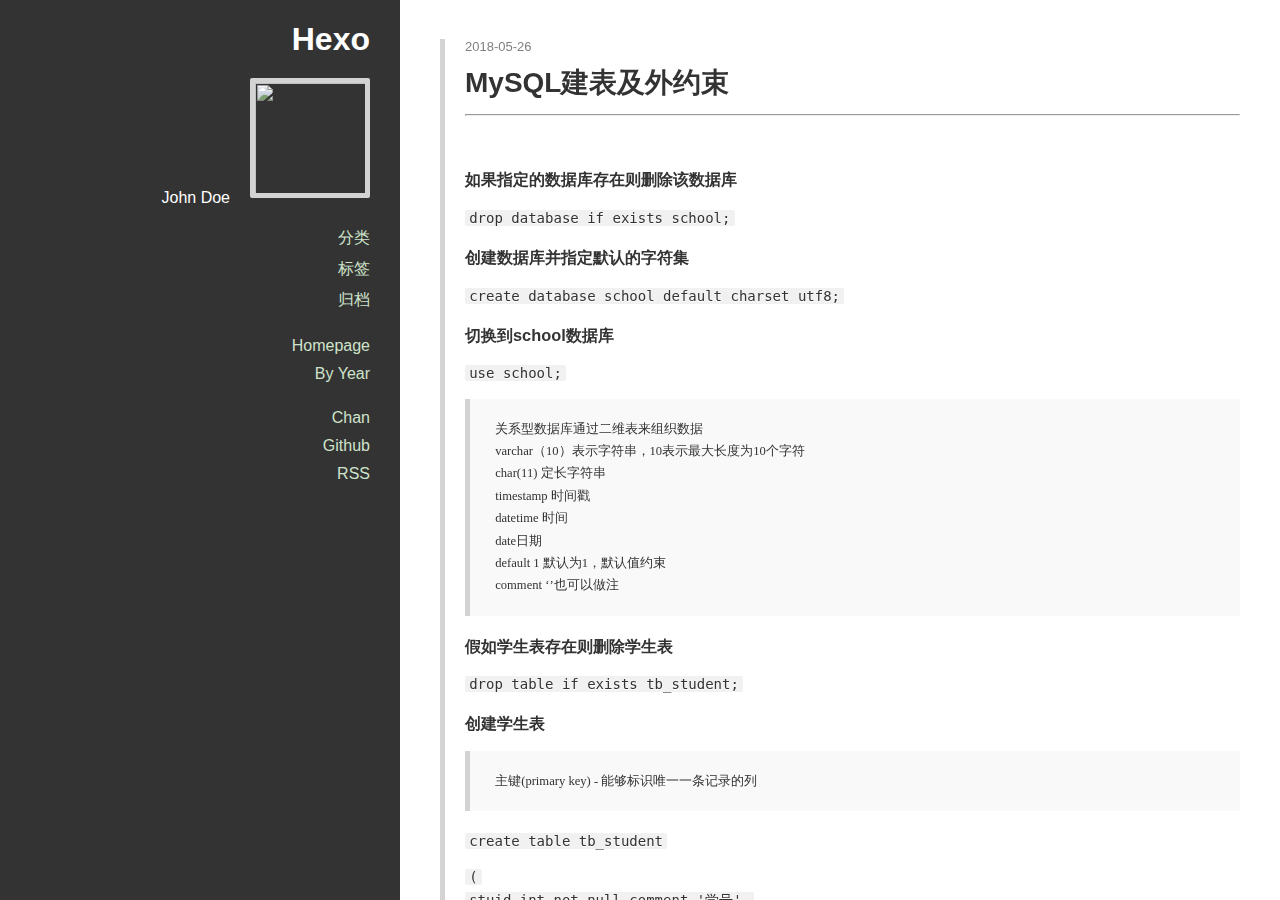
==== commit d760be6c: "Site updated: 2018-05-26 14:35:27" ====
--- a/index.html
+++ b/index.html
@@ -16,7 +16,7 @@
 <meta property="og:title" content="Hexo">
 <meta property="og:url" content="http://yoursite.com/index.html">
 <meta property="og:site_name" content="Hexo">
-<meta property="og:locale" content="zh-Hans">
+<meta property="og:locale" content="zh-CN">
 <meta name="twitter:card" content="summary">
 <meta name="twitter:title" content="Hexo">
 
@@ -79,21 +79,21 @@
           
             
               <li class="category-list-container">
-                <a href="javascript:;">Category</a>
+                <a href="javascript:;">分类</a>
                 
               </li>
             
           
             
               <li class="tag-list-container">
-                <a href="javascript:;">Tag</a>
+                <a href="javascript:;">标签</a>
                 
               </li>
             
           
             
               <li class="archive-list-container">
-                <a href="javascript:;">Archive</a>
+                <a href="javascript:;">归档</a>
                 <ul class="archive-list"><li class="archive-list-item"><a class="archive-list-link" href="/archives/2018/">2018</a><span class="archive-list-count">2</span></li></ul>
               </li>
             
@@ -120,13 +120,13 @@
           
             
               <li>
-                <a href="https://github.com/denjones/hexo-theme-chan" title="Chan" target="_blank" rel="noopener">Chan</a>
+                <a href="https://github.com/xiaozhi88/chan" title="Chan" target="_blank" rel="noopener">Chan</a>
               </li>
             
           
             
               <li>
-                <a href="https://github.com/denjones" title="Github" target="_blank" rel="noopener">Github</a>
+                <a href="https://github.com/xiaozhi88" title="Github" target="_blank" rel="noopener">Github</a>
               </li>
             
           
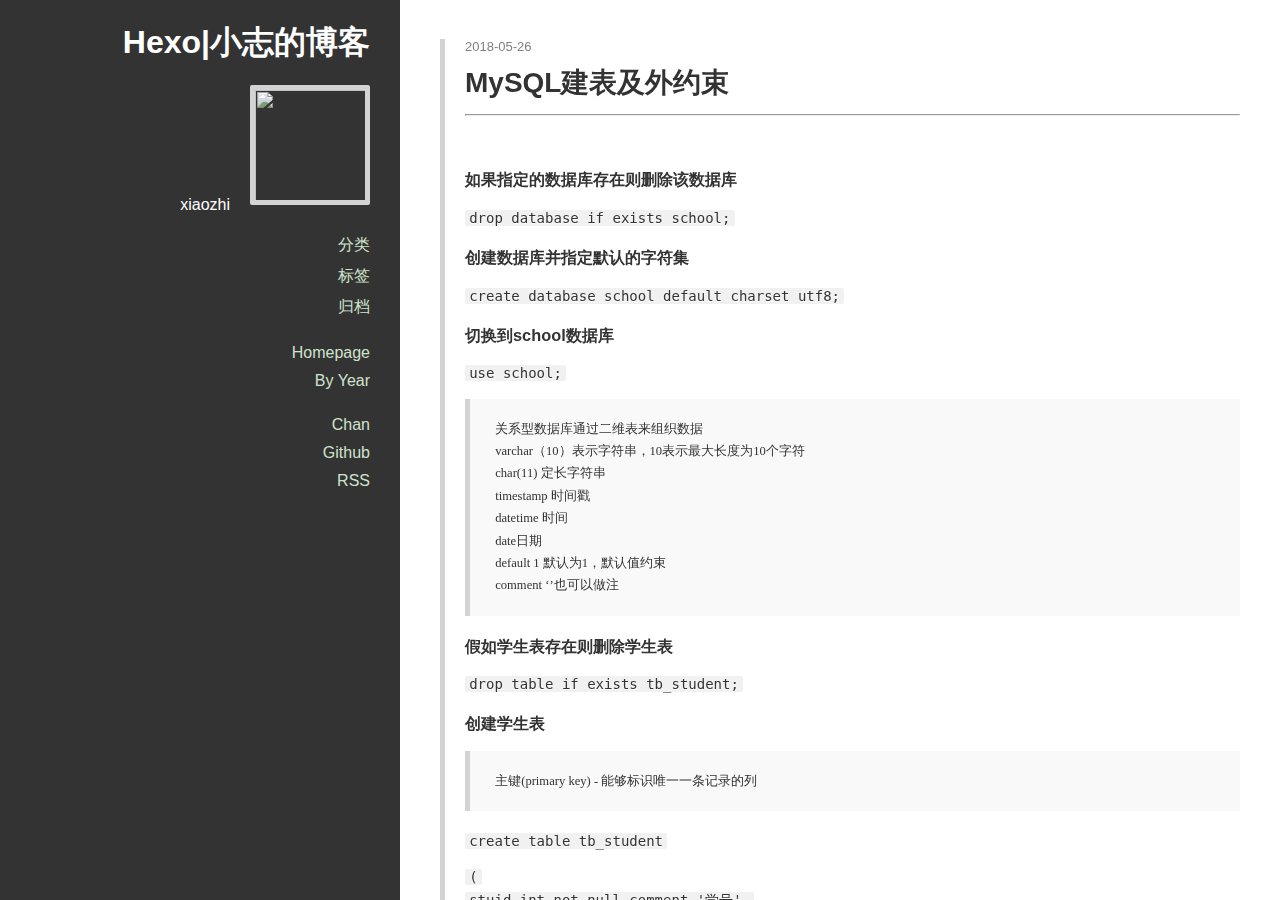
==== commit 40a2d9f6: "Site updated: 2018-05-26 14:41:20" ====
--- a/index.html
+++ b/index.html
@@ -8,20 +8,20 @@
 
 <title>
   
-    Hexo
+    Hexo|小志的博客
   
 </title>
 
 <meta property="og:type" content="website">
-<meta property="og:title" content="Hexo">
+<meta property="og:title" content="Hexo|小志的博客">
 <meta property="og:url" content="http://yoursite.com/index.html">
-<meta property="og:site_name" content="Hexo">
+<meta property="og:site_name" content="Hexo|小志的博客">
 <meta property="og:locale" content="zh-CN">
 <meta name="twitter:card" content="summary">
-<meta name="twitter:title" content="Hexo">
-
-
-  <link rel="alternative" href="/atom.xml" title="Hexo" type="application/atom+xml">
+<meta name="twitter:title" content="Hexo|小志的博客">
+
+
+  <link rel="alternative" href="/atom.xml" title="Hexo|小志的博客" type="application/atom+xml">
 
 
 
@@ -48,19 +48,19 @@
     <span class="icon-bar"></span>
     <span class="icon-bar"></span>
   </button>
-  <a class="title" href="/">Hexo</a>
+  <a class="title" href="/">Hexo|小志的博客</a>
 </div>
 
   <div class="main-container">
     <div class="sidebar">
   <div class="header">
-    <h1 class="title"><a href="/">Hexo</a></h1>
+    <h1 class="title"><a href="/">Hexo|小志的博客</a></h1>
     
     <div class="info">
       <div class="content">
         
         
-          <div class="author">John Doe</div>
+          <div class="author">xiaozhi</div>
         
       </div>
       
@@ -403,7 +403,7 @@
 
           <div class="main-footer">
   
-    © 2018 Hexo - Powered by <a href="http://hexo.io" target="_blank">Hexo</a> - Theme <a href="https://github.com/denjones/hexo-theme-chan" target="_blank">Chan</a>
+    © 2018 Hexo|小志的博客 - Powered by <a href="http://hexo.io" target="_blank">Hexo</a> - Theme <a href="https://github.com/denjones/hexo-theme-chan" target="_blank">Chan</a>
   
 </div>
 
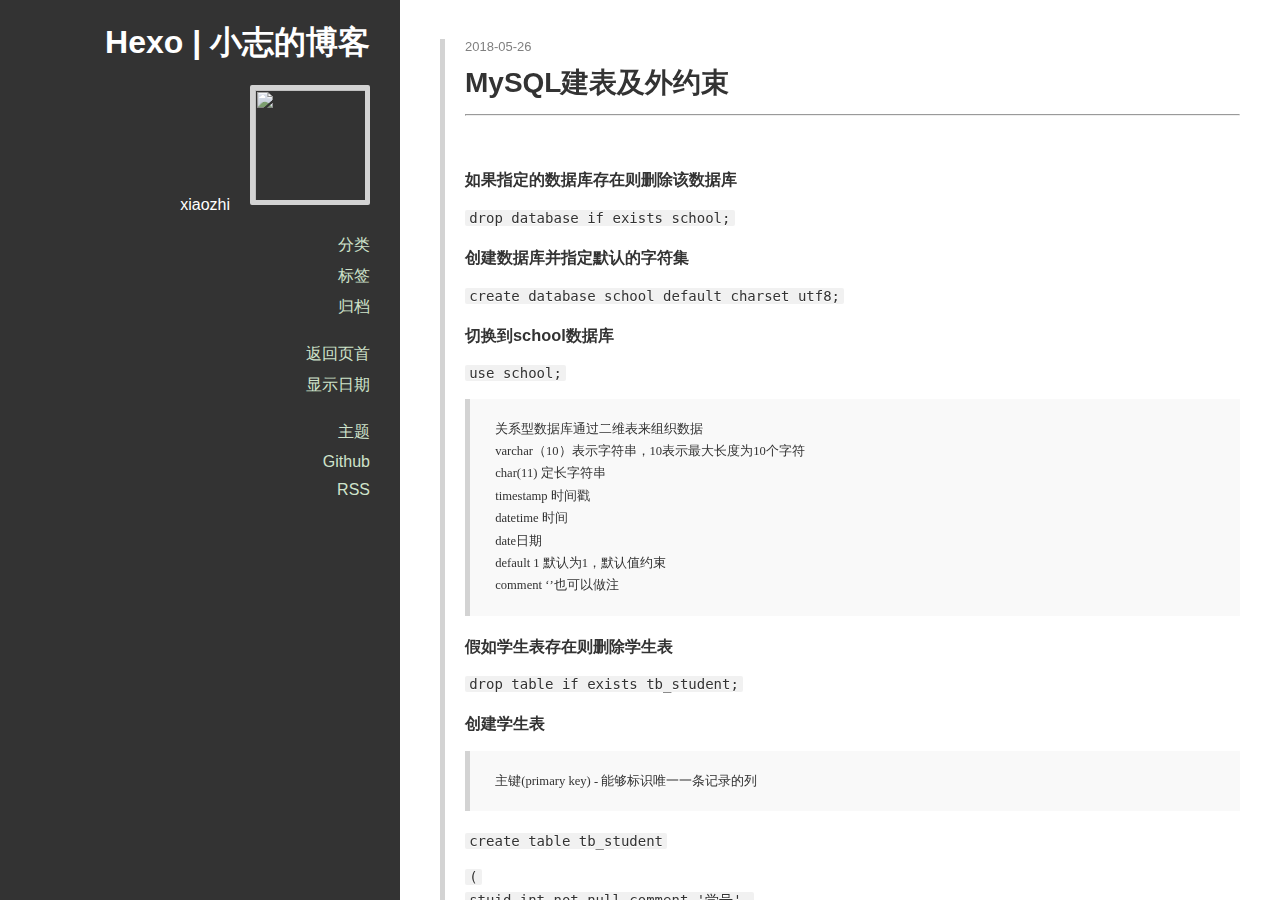
==== commit 0ee16fe0: "Site updated: 2018-05-26 14:56:50" ====
--- a/index.html
+++ b/index.html
@@ -8,20 +8,20 @@
 
 <title>
   
-    Hexo|小志的博客
+    Hexo | 小志的博客
   
 </title>
 
 <meta property="og:type" content="website">
-<meta property="og:title" content="Hexo|小志的博客">
+<meta property="og:title" content="Hexo | 小志的博客">
 <meta property="og:url" content="http://yoursite.com/index.html">
-<meta property="og:site_name" content="Hexo|小志的博客">
+<meta property="og:site_name" content="Hexo | 小志的博客">
 <meta property="og:locale" content="zh-CN">
 <meta name="twitter:card" content="summary">
-<meta name="twitter:title" content="Hexo|小志的博客">
-
-
-  <link rel="alternative" href="/atom.xml" title="Hexo|小志的博客" type="application/atom+xml">
+<meta name="twitter:title" content="Hexo | 小志的博客">
+
+
+  <link rel="alternative" href="/atom.xml" title="Hexo | 小志的博客" type="application/atom+xml">
 
 
 
@@ -48,13 +48,13 @@
     <span class="icon-bar"></span>
     <span class="icon-bar"></span>
   </button>
-  <a class="title" href="/">Hexo|小志的博客</a>
+  <a class="title" href="/">Hexo | 小志的博客</a>
 </div>
 
   <div class="main-container">
     <div class="sidebar">
   <div class="header">
-    <h1 class="title"><a href="/">Hexo|小志的博客</a></h1>
+    <h1 class="title"><a href="/">Hexo | 小志的博客</a></h1>
     
     <div class="info">
       <div class="content">
@@ -104,13 +104,13 @@
           
             
               <li>
-                <a href="/" title="Homepage">Homepage</a>
+                <a href="/" title="返回页首">返回页首</a>
               </li>
             
           
             
               <li>
-                <a href="/archives" title="By Year">By Year</a>
+                <a href="/archives" title="显示日期">显示日期</a>
               </li>
             
           
@@ -120,7 +120,7 @@
           
             
               <li>
-                <a href="https://github.com/xiaozhi88/chan" title="Chan" target="_blank" rel="noopener">Chan</a>
+                <a href="https://github.com/xiaozhi88/chan" title="主题" target="_blank" rel="noopener">主题</a>
               </li>
             
           
@@ -403,7 +403,7 @@
 
           <div class="main-footer">
   
-    © 2018 Hexo|小志的博客 - Powered by <a href="http://hexo.io" target="_blank">Hexo</a> - Theme <a href="https://github.com/denjones/hexo-theme-chan" target="_blank">Chan</a>
+    © 2018 Hexo | 小志的博客 - Powered by <a href="http://hexo.io" target="_blank">Hexo</a> - Theme <a href="https://github.com/denjones/hexo-theme-chan" target="_blank">Chan</a>
   
 </div>
 
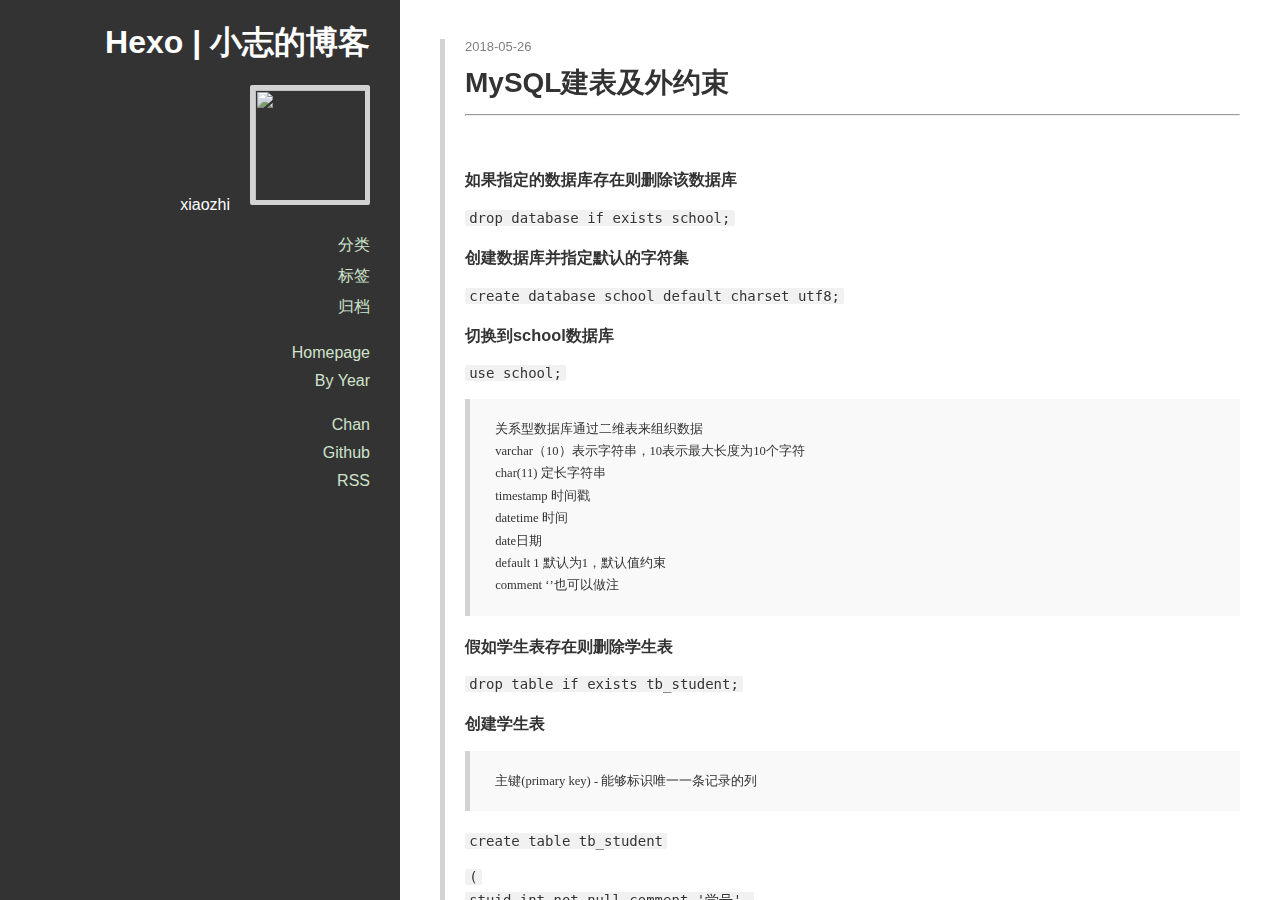
==== commit 39d0182c: "Site updated: 2018-05-26 15:00:43" ====
--- a/index.html
+++ b/index.html
@@ -104,13 +104,13 @@
           
             
               <li>
-                <a href="/" title="返回页首">返回页首</a>
+                <a href="/" title="Homepage">Homepage</a>
               </li>
             
           
             
               <li>
-                <a href="/archives" title="显示日期">显示日期</a>
+                <a href="/archives" title="By Year">By Year</a>
               </li>
             
           
@@ -120,7 +120,7 @@
           
             
               <li>
-                <a href="https://github.com/xiaozhi88/chan" title="主题" target="_blank" rel="noopener">主题</a>
+                <a href="https://github.com/xiaozhi88/chan" title="Chan" target="_blank" rel="noopener">Chan</a>
               </li>
             
           
